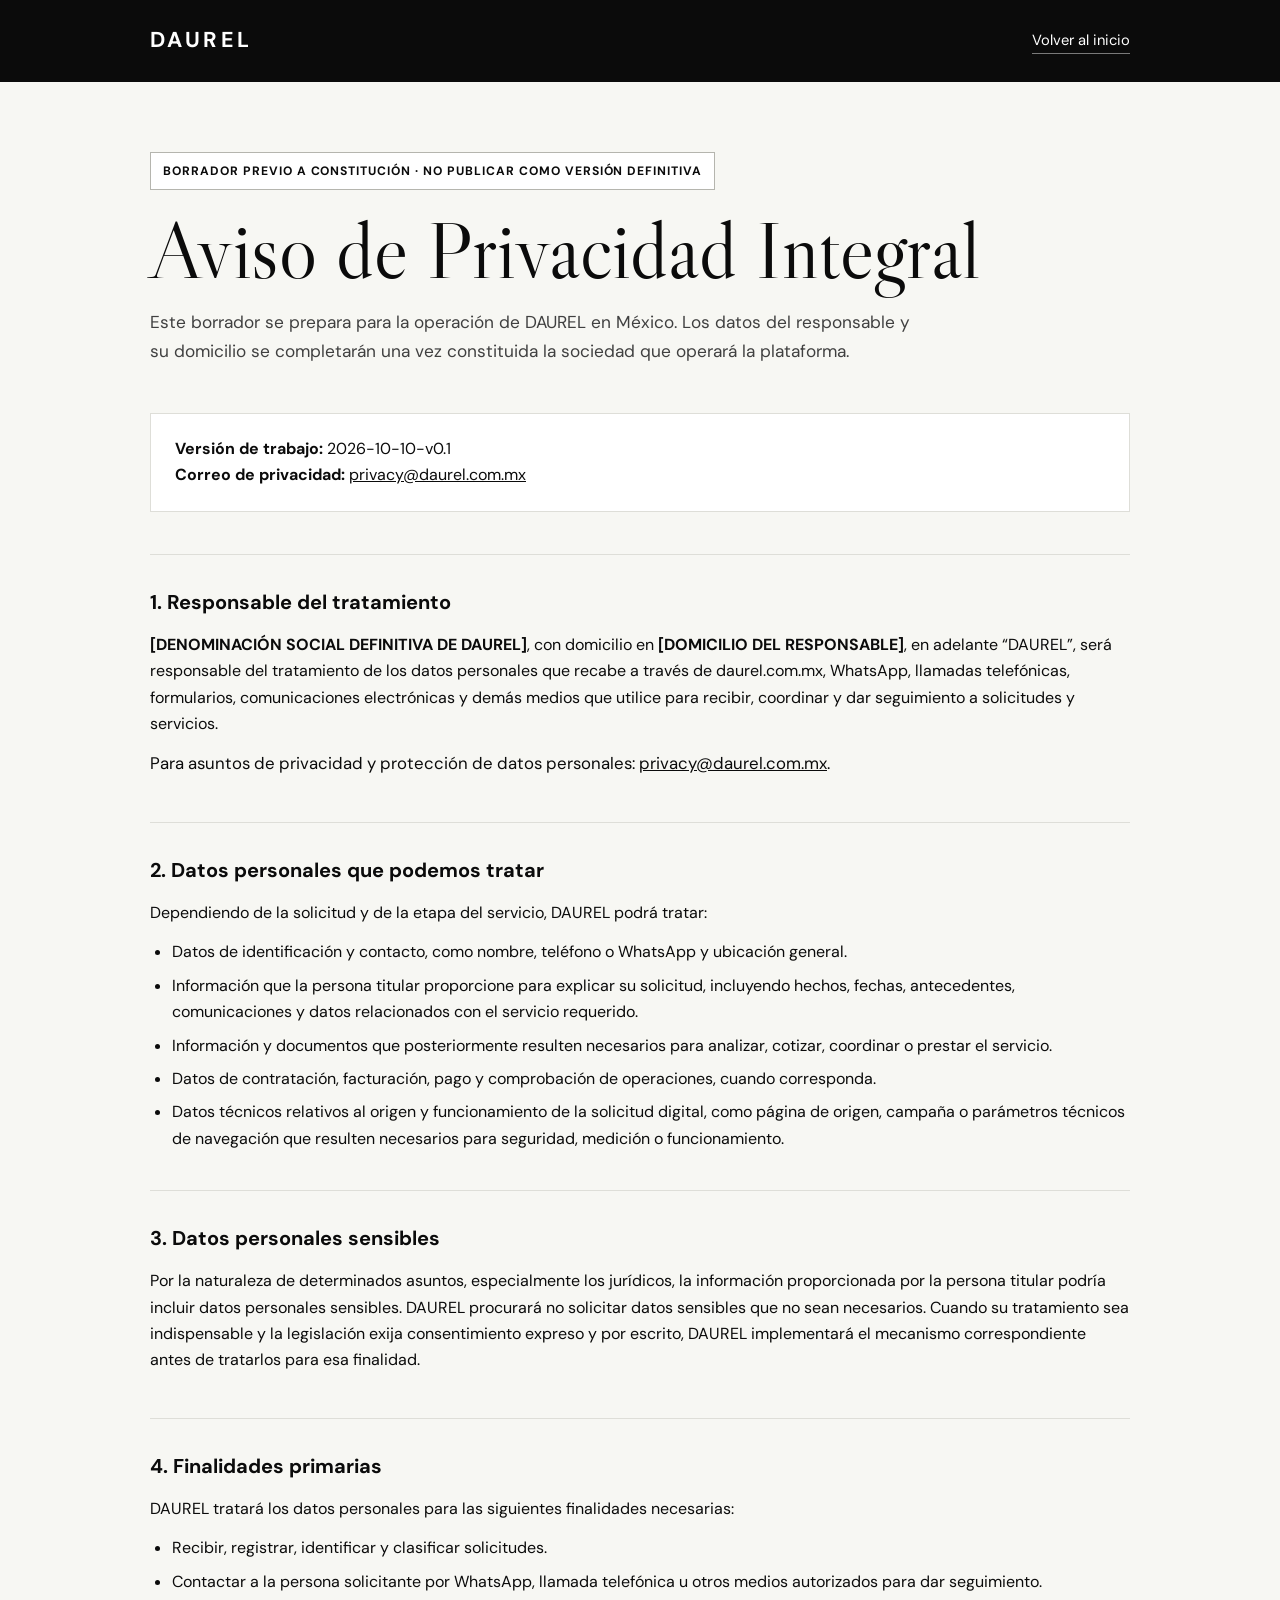
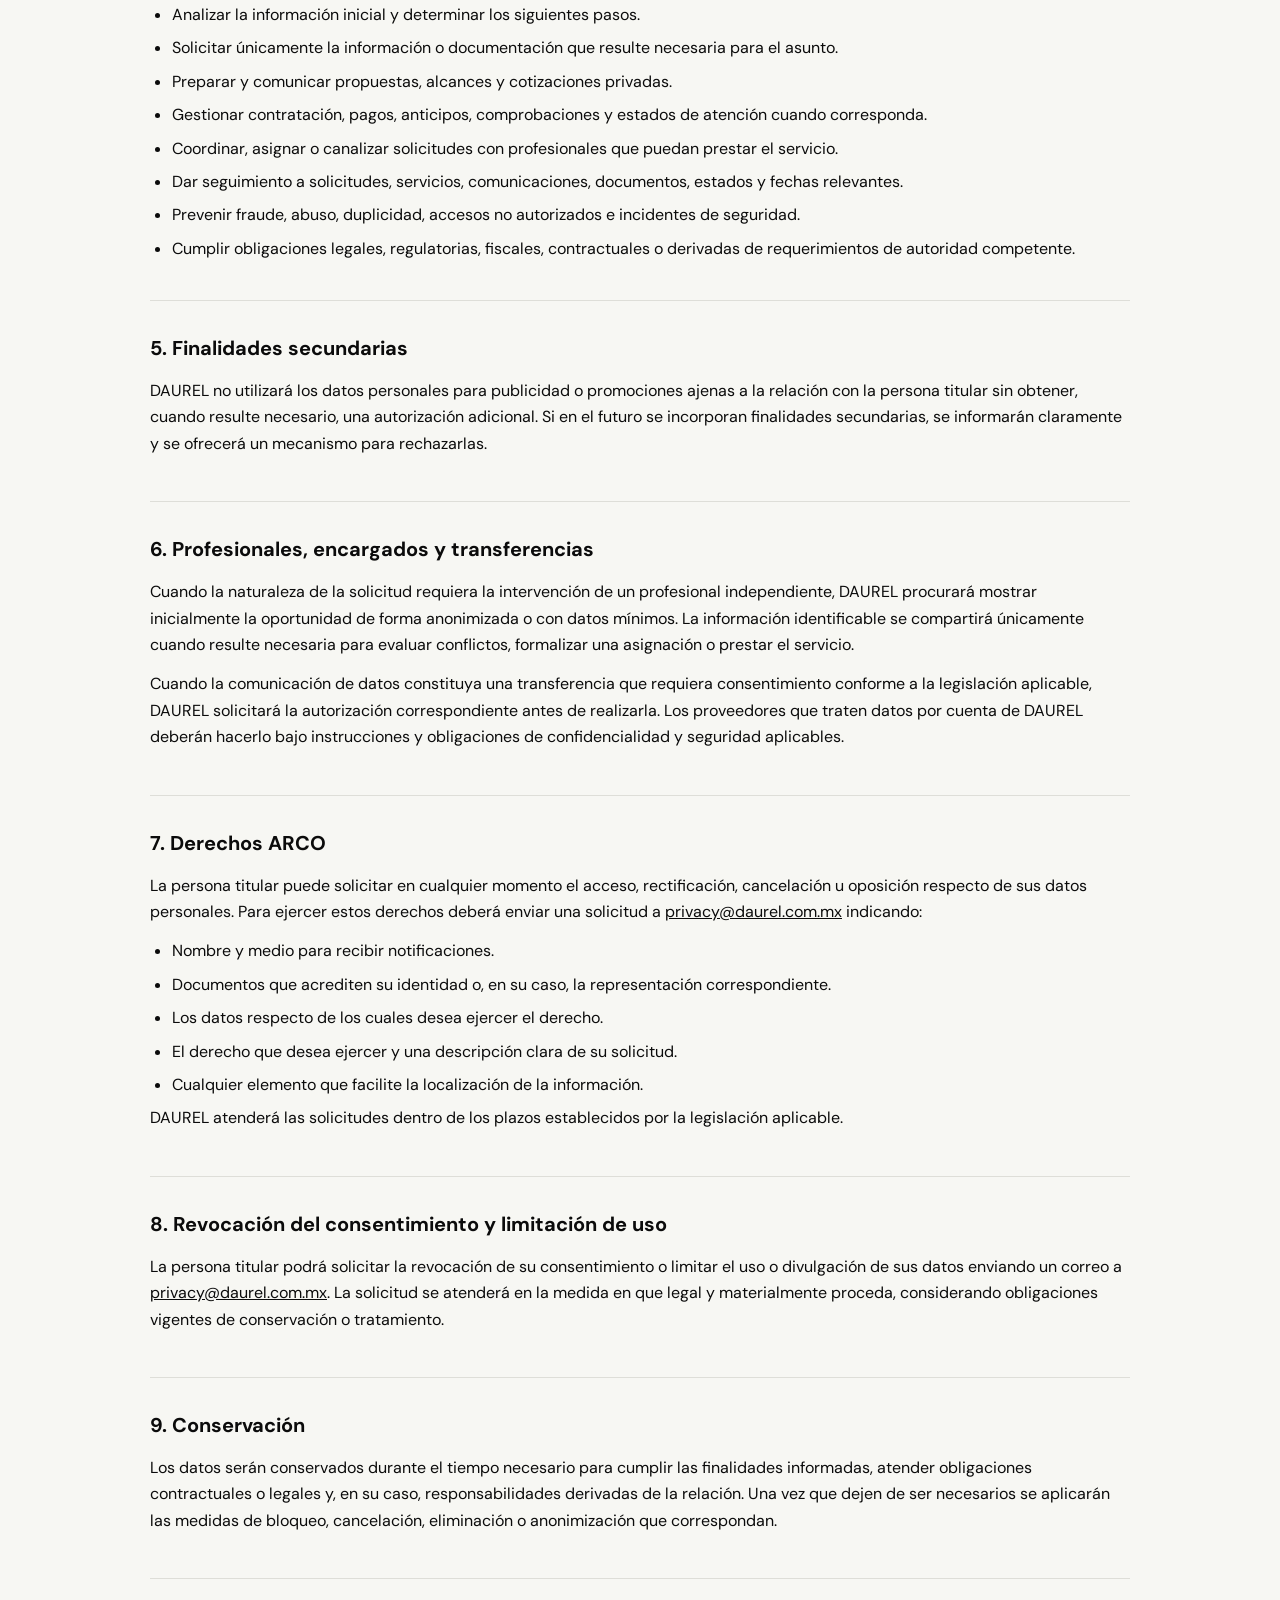
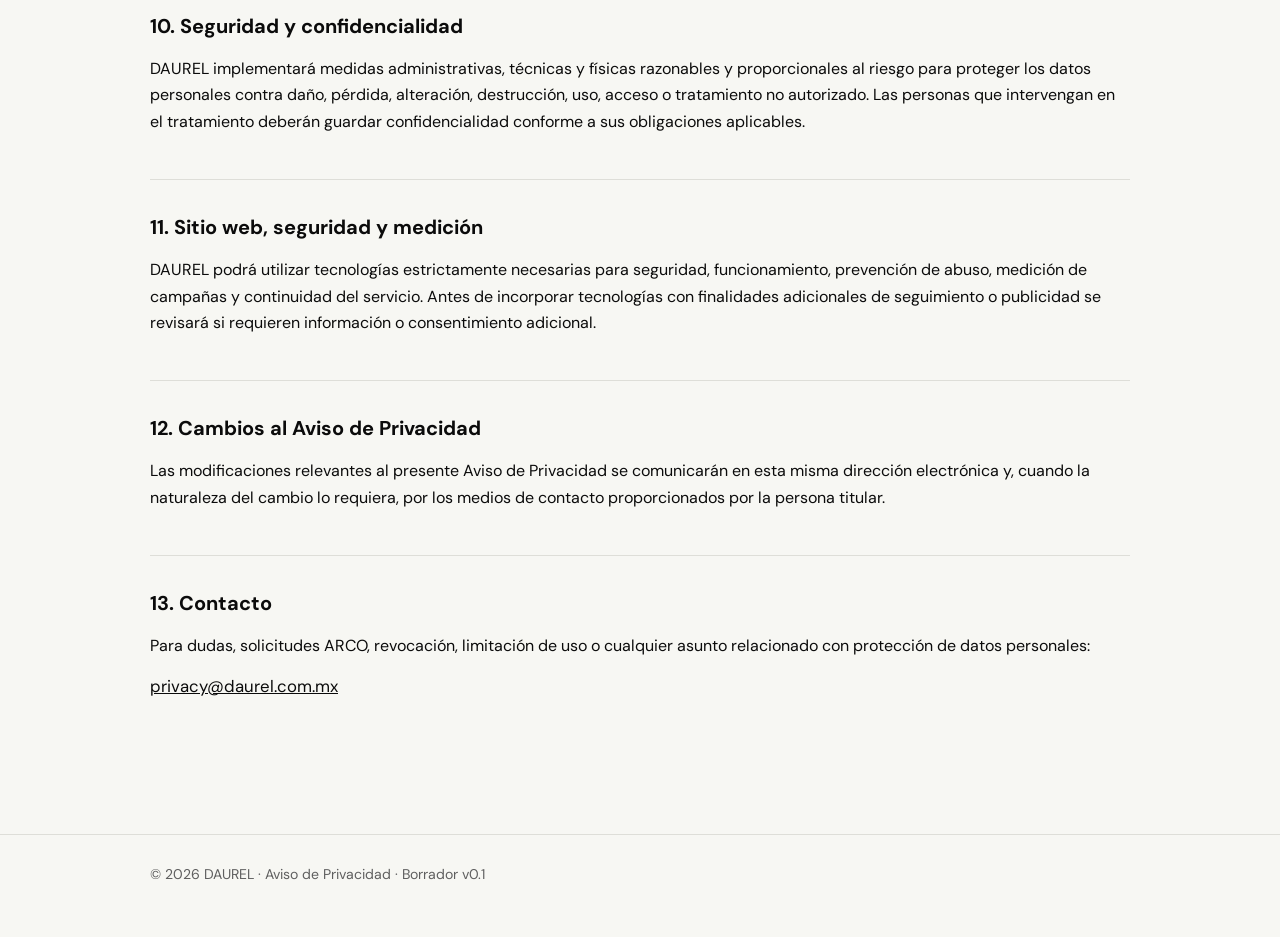
==== public/privacidad/index.html @ 38aa253c "Add draft DAUREL privacy notice page" ====
<!doctype html>
<html lang="es-MX">
<head>
  <meta charset="utf-8">
  <meta name="viewport" content="width=device-width, initial-scale=1">
  <title>Aviso de Privacidad | DAUREL</title>
  <meta name="description" content="Aviso de Privacidad Integral de DAUREL.">
  <meta name="robots" content="noindex,nofollow">
  <link rel="preconnect" href="https://fonts.googleapis.com">
  <link rel="preconnect" href="https://fonts.gstatic.com" crossorigin>
  <link href="https://fonts.googleapis.com/css2?family=DM+Sans:wght@400;500;600;700&family=Libre+Caslon+Display&display=swap" rel="stylesheet">
  <style>
    :root{--ink:#0b0b0b;--muted:#5f5f5f;--line:#deded8;--paper:#f7f7f3;--white:#fff}
    *{box-sizing:border-box}
    body{margin:0;background:var(--paper);color:var(--ink);font-family:"DM Sans",sans-serif;line-height:1.65}
    .shell{width:min(980px,calc(100% - 40px));margin:auto}
    header{background:#0b0b0b;color:#fff}
    .nav{min-height:82px;display:flex;align-items:center;justify-content:space-between;gap:24px}
    .brand{color:#fff;text-decoration:none;font-size:1.35rem;font-weight:700;letter-spacing:.16em}
    .back{color:#fff;text-decoration:none;font-size:.92rem;border-bottom:1px solid rgba(255,255,255,.45)}
    main{padding:70px 0 90px}
    .status{display:inline-block;margin-bottom:22px;padding:8px 12px;border:1px solid #b5b5ae;background:#fff;font-size:.76rem;font-weight:700;letter-spacing:.08em}
    h1{font-family:"Libre Caslon Display",serif;font-size:clamp(2.6rem,7vw,5rem);line-height:.95;margin:0 0 20px;font-weight:400}
    .lead{max-width:760px;font-size:1.08rem;color:#404040;margin-bottom:48px}
    .notice{background:#fff;border:1px solid var(--line);padding:22px 24px;margin:0 0 42px}
    section{padding:31px 0;border-top:1px solid var(--line)}
    h2{font-size:1.25rem;margin:0 0 13px}
    p{margin:0 0 13px}
    ul{margin:10px 0 0;padding-left:22px}
    li{margin:7px 0}
    a{color:inherit}
    .pending{font-weight:700}
    .contact{font-size:1.05rem}
    footer{border-top:1px solid var(--line);padding:28px 0 50px;color:var(--muted);font-size:.88rem}
    @media(max-width:620px){main{padding-top:48px}.nav{min-height:70px}section{padding:25px 0}}
  </style>
</head>
<body>
<header>
  <div class="shell nav">
    <a class="brand" href="/">DAUREL</a>
    <a class="back" href="/">Volver al inicio</a>
  </div>
</header>
<main class="shell">
  <span class="status">BORRADOR PREVIO A CONSTITUCIÓN · NO PUBLICAR COMO VERSIÓN DEFINITIVA</span>
  <h1>Aviso de Privacidad Integral</h1>
  <p class="lead">Este borrador se prepara para la operación de DAUREL en México. Los datos del responsable y su domicilio se completarán una vez constituida la sociedad que operará la plataforma.</p>

  <div class="notice">
    <strong>Versión de trabajo:</strong> 2026-10-10-v0.1<br>
    <strong>Correo de privacidad:</strong> <a href="mailto:privacy@daurel.com.mx">privacy@daurel.com.mx</a>
  </div>

  <section>
    <h2>1. Responsable del tratamiento</h2>
    <p><span class="pending">[DENOMINACIÓN SOCIAL DEFINITIVA DE DAUREL]</span>, con domicilio en <span class="pending">[DOMICILIO DEL RESPONSABLE]</span>, en adelante “DAUREL”, será responsable del tratamiento de los datos personales que recabe a través de daurel.com.mx, WhatsApp, llamadas telefónicas, formularios, comunicaciones electrónicas y demás medios que utilice para recibir, coordinar y dar seguimiento a solicitudes y servicios.</p>
    <p class="contact">Para asuntos de privacidad y protección de datos personales: <a href="mailto:privacy@daurel.com.mx">privacy@daurel.com.mx</a>.</p>
  </section>

  <section>
    <h2>2. Datos personales que podemos tratar</h2>
    <p>Dependiendo de la solicitud y de la etapa del servicio, DAUREL podrá tratar:</p>
    <ul>
      <li>Datos de identificación y contacto, como nombre, teléfono o WhatsApp y ubicación general.</li>
      <li>Información que la persona titular proporcione para explicar su solicitud, incluyendo hechos, fechas, antecedentes, comunicaciones y datos relacionados con el servicio requerido.</li>
      <li>Información y documentos que posteriormente resulten necesarios para analizar, cotizar, coordinar o prestar el servicio.</li>
      <li>Datos de contratación, facturación, pago y comprobación de operaciones, cuando corresponda.</li>
      <li>Datos técnicos relativos al origen y funcionamiento de la solicitud digital, como página de origen, campaña o parámetros técnicos de navegación que resulten necesarios para seguridad, medición o funcionamiento.</li>
    </ul>
  </section>

  <section>
    <h2>3. Datos personales sensibles</h2>
    <p>Por la naturaleza de determinados asuntos, especialmente los jurídicos, la información proporcionada por la persona titular podría incluir datos personales sensibles. DAUREL procurará no solicitar datos sensibles que no sean necesarios. Cuando su tratamiento sea indispensable y la legislación exija consentimiento expreso y por escrito, DAUREL implementará el mecanismo correspondiente antes de tratarlos para esa finalidad.</p>
  </section>

  <section>
    <h2>4. Finalidades primarias</h2>
    <p>DAUREL tratará los datos personales para las siguientes finalidades necesarias:</p>
    <ul>
      <li>Recibir, registrar, identificar y clasificar solicitudes.</li>
      <li>Contactar a la persona solicitante por WhatsApp, llamada telefónica u otros medios autorizados para dar seguimiento.</li>
      <li>Analizar la información inicial y determinar los siguientes pasos.</li>
      <li>Solicitar únicamente la información o documentación que resulte necesaria para el asunto.</li>
      <li>Preparar y comunicar propuestas, alcances y cotizaciones privadas.</li>
      <li>Gestionar contratación, pagos, anticipos, comprobaciones y estados de atención cuando corresponda.</li>
      <li>Coordinar, asignar o canalizar solicitudes con profesionales que puedan prestar el servicio.</li>
      <li>Dar seguimiento a solicitudes, servicios, comunicaciones, documentos, estados y fechas relevantes.</li>
      <li>Prevenir fraude, abuso, duplicidad, accesos no autorizados e incidentes de seguridad.</li>
      <li>Cumplir obligaciones legales, regulatorias, fiscales, contractuales o derivadas de requerimientos de autoridad competente.</li>
    </ul>
  </section>

  <section>
    <h2>5. Finalidades secundarias</h2>
    <p>DAUREL no utilizará los datos personales para publicidad o promociones ajenas a la relación con la persona titular sin obtener, cuando resulte necesario, una autorización adicional. Si en el futuro se incorporan finalidades secundarias, se informarán claramente y se ofrecerá un mecanismo para rechazarlas.</p>
  </section>

  <section>
    <h2>6. Profesionales, encargados y transferencias</h2>
    <p>Cuando la naturaleza de la solicitud requiera la intervención de un profesional independiente, DAUREL procurará mostrar inicialmente la oportunidad de forma anonimizada o con datos mínimos. La información identificable se compartirá únicamente cuando resulte necesaria para evaluar conflictos, formalizar una asignación o prestar el servicio.</p>
    <p>Cuando la comunicación de datos constituya una transferencia que requiera consentimiento conforme a la legislación aplicable, DAUREL solicitará la autorización correspondiente antes de realizarla. Los proveedores que traten datos por cuenta de DAUREL deberán hacerlo bajo instrucciones y obligaciones de confidencialidad y seguridad aplicables.</p>
  </section>

  <section>
    <h2>7. Derechos ARCO</h2>
    <p>La persona titular puede solicitar en cualquier momento el acceso, rectificación, cancelación u oposición respecto de sus datos personales. Para ejercer estos derechos deberá enviar una solicitud a <a href="mailto:privacy@daurel.com.mx">privacy@daurel.com.mx</a> indicando:</p>
    <ul>
      <li>Nombre y medio para recibir notificaciones.</li>
      <li>Documentos que acrediten su identidad o, en su caso, la representación correspondiente.</li>
      <li>Los datos respecto de los cuales desea ejercer el derecho.</li>
      <li>El derecho que desea ejercer y una descripción clara de su solicitud.</li>
      <li>Cualquier elemento que facilite la localización de la información.</li>
    </ul>
    <p>DAUREL atenderá las solicitudes dentro de los plazos establecidos por la legislación aplicable.</p>
  </section>

  <section>
    <h2>8. Revocación del consentimiento y limitación de uso</h2>
    <p>La persona titular podrá solicitar la revocación de su consentimiento o limitar el uso o divulgación de sus datos enviando un correo a <a href="mailto:privacy@daurel.com.mx">privacy@daurel.com.mx</a>. La solicitud se atenderá en la medida en que legal y materialmente proceda, considerando obligaciones vigentes de conservación o tratamiento.</p>
  </section>

  <section>
    <h2>9. Conservación</h2>
    <p>Los datos serán conservados durante el tiempo necesario para cumplir las finalidades informadas, atender obligaciones contractuales o legales y, en su caso, responsabilidades derivadas de la relación. Una vez que dejen de ser necesarios se aplicarán las medidas de bloqueo, cancelación, eliminación o anonimización que correspondan.</p>
  </section>

  <section>
    <h2>10. Seguridad y confidencialidad</h2>
    <p>DAUREL implementará medidas administrativas, técnicas y físicas razonables y proporcionales al riesgo para proteger los datos personales contra daño, pérdida, alteración, destrucción, uso, acceso o tratamiento no autorizado. Las personas que intervengan en el tratamiento deberán guardar confidencialidad conforme a sus obligaciones aplicables.</p>
  </section>

  <section>
    <h2>11. Sitio web, seguridad y medición</h2>
    <p>DAUREL podrá utilizar tecnologías estrictamente necesarias para seguridad, funcionamiento, prevención de abuso, medición de campañas y continuidad del servicio. Antes de incorporar tecnologías con finalidades adicionales de seguimiento o publicidad se revisará si requieren información o consentimiento adicional.</p>
  </section>

  <section>
    <h2>12. Cambios al Aviso de Privacidad</h2>
    <p>Las modificaciones relevantes al presente Aviso de Privacidad se comunicarán en esta misma dirección electrónica y, cuando la naturaleza del cambio lo requiera, por los medios de contacto proporcionados por la persona titular.</p>
  </section>

  <section>
    <h2>13. Contacto</h2>
    <p>Para dudas, solicitudes ARCO, revocación, limitación de uso o cualquier asunto relacionado con protección de datos personales:</p>
    <p class="contact"><a href="mailto:privacy@daurel.com.mx">privacy@daurel.com.mx</a></p>
  </section>
</main>
<footer>
  <div class="shell">© 2026 DAUREL · Aviso de Privacidad · Borrador v0.1</div>
</footer>
</body>
</html>
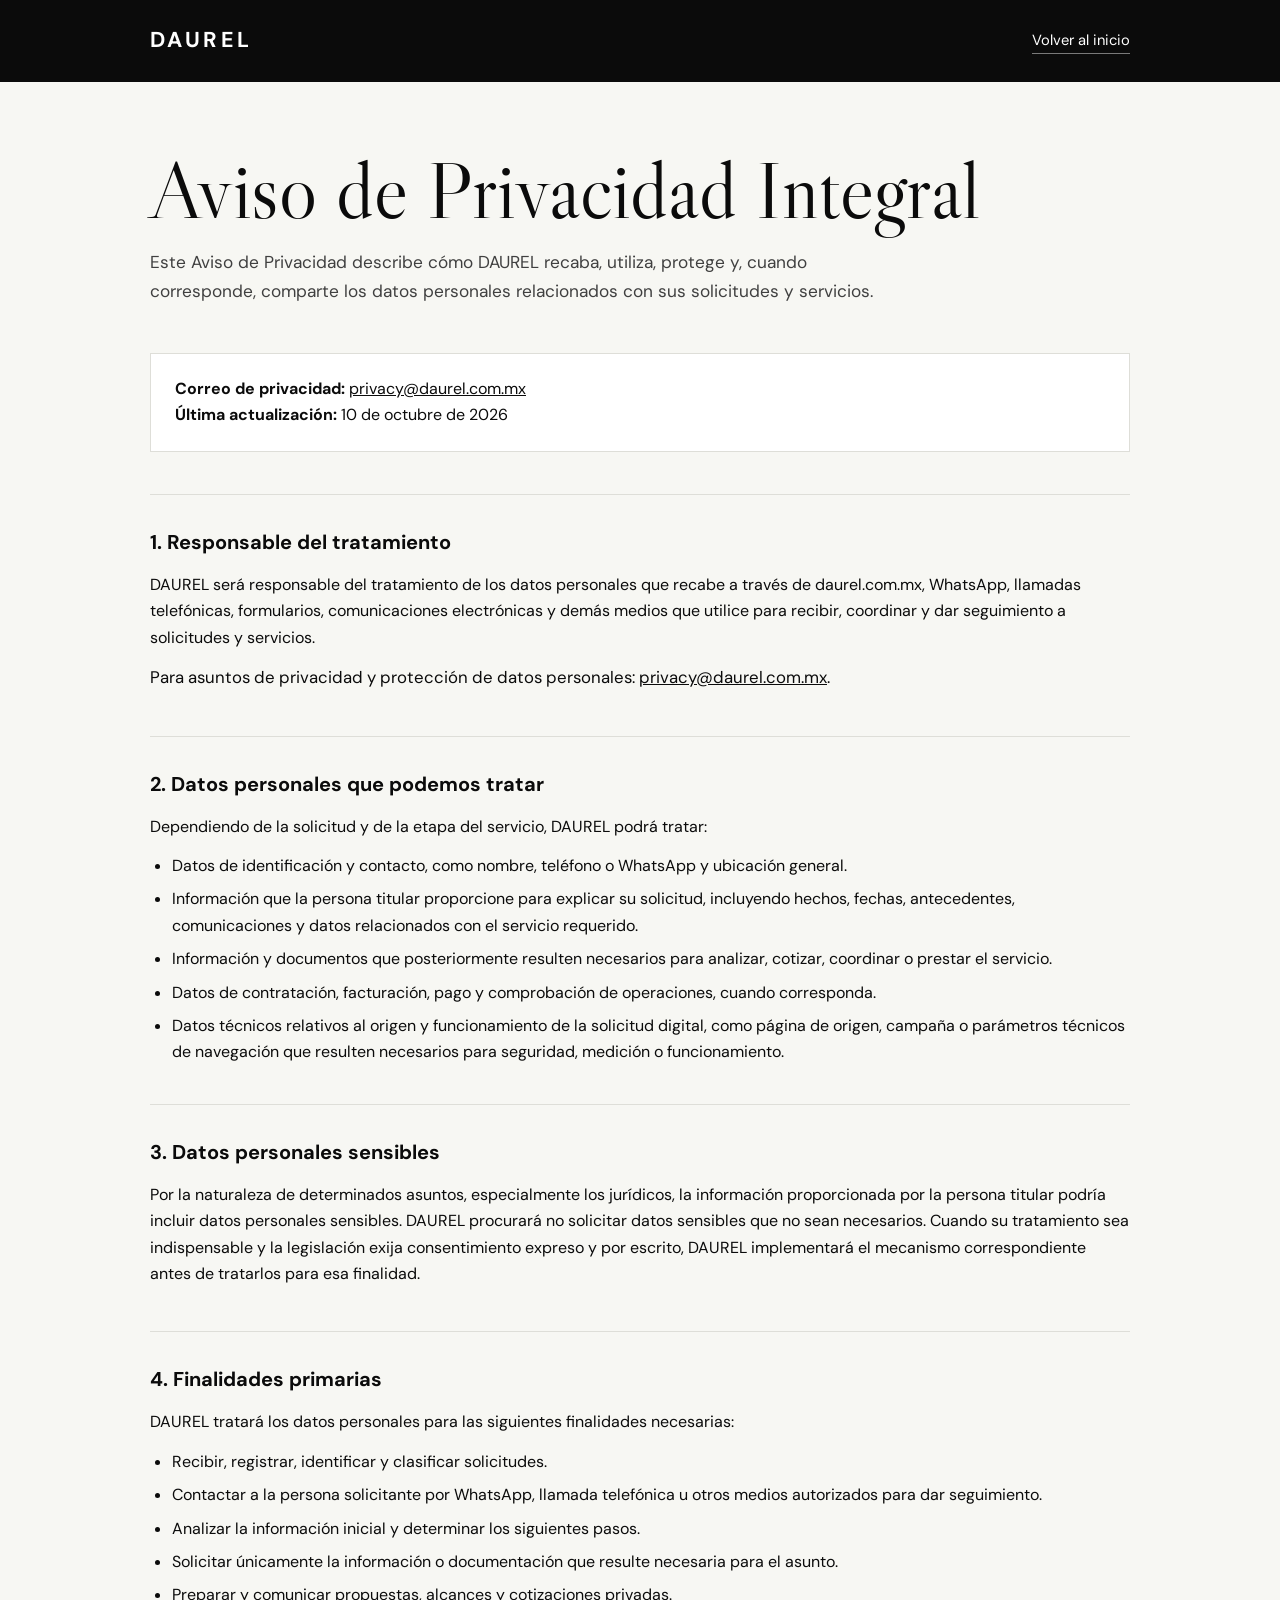
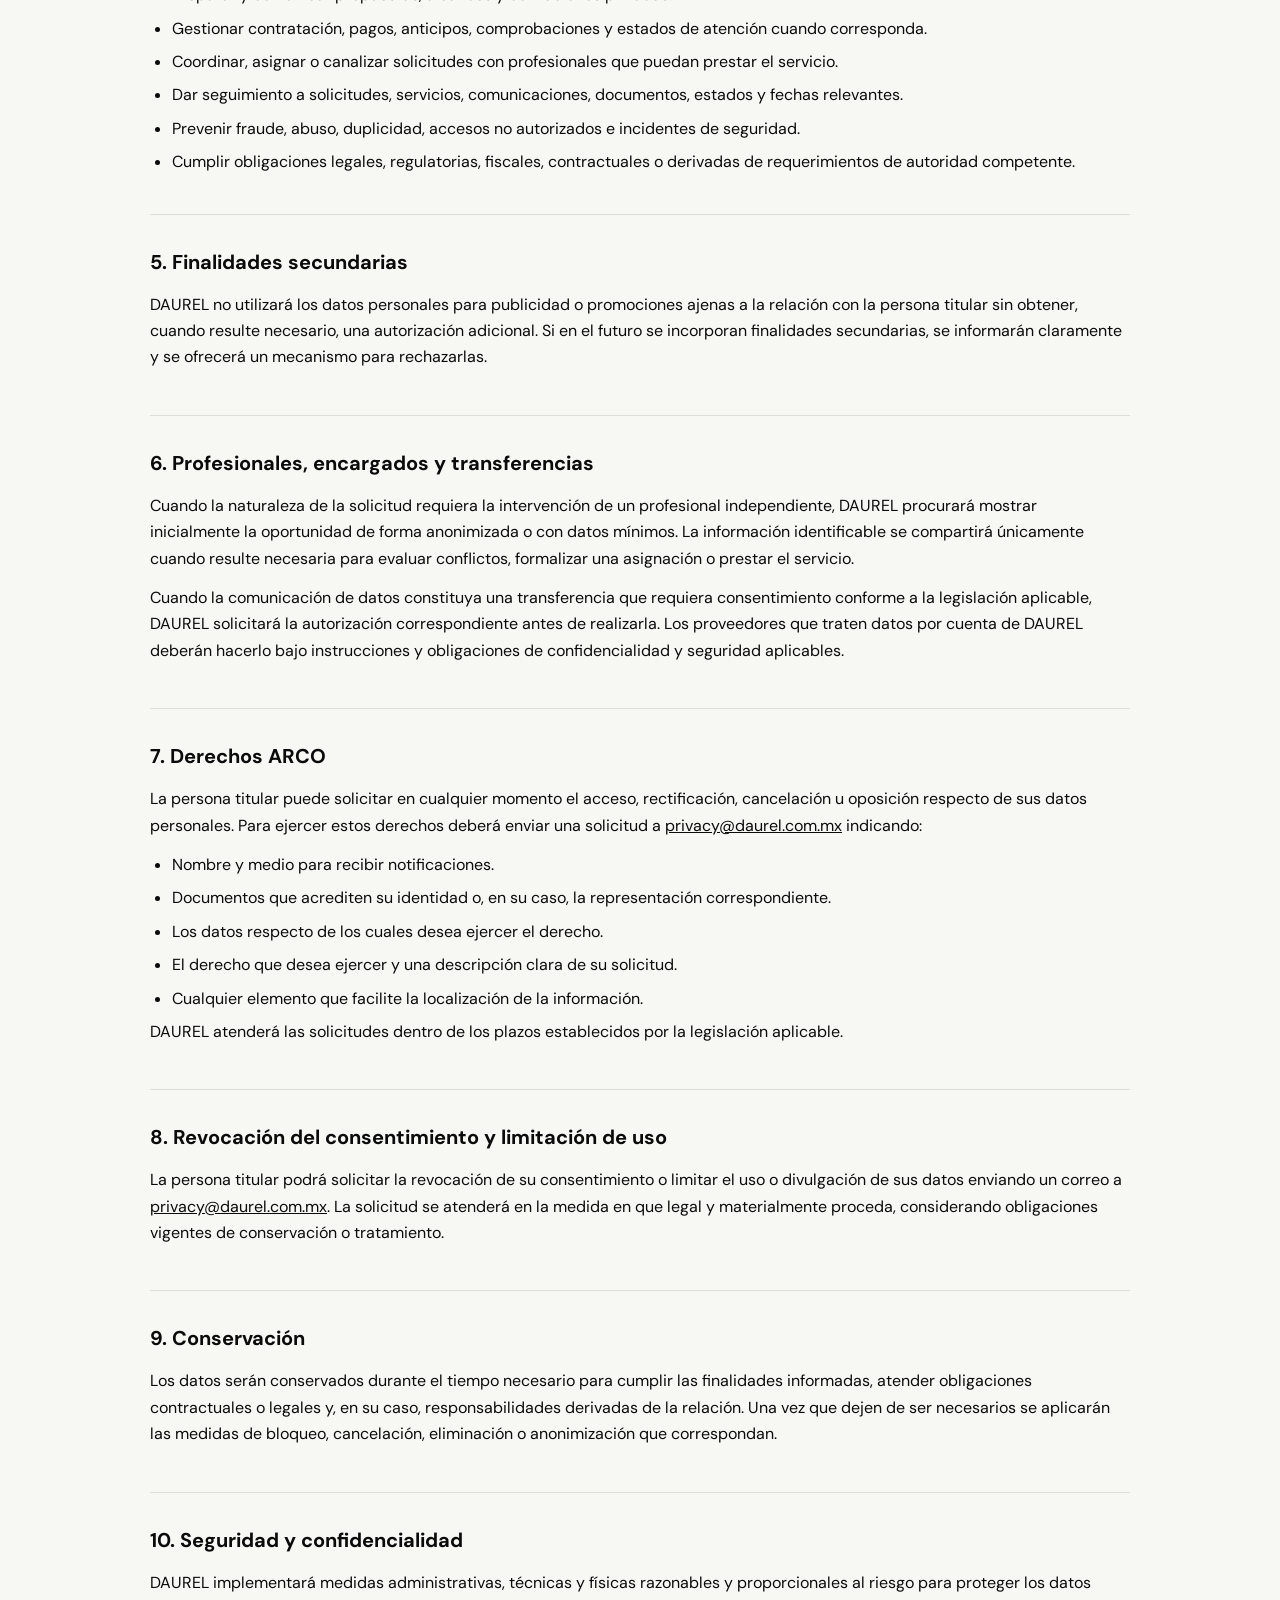
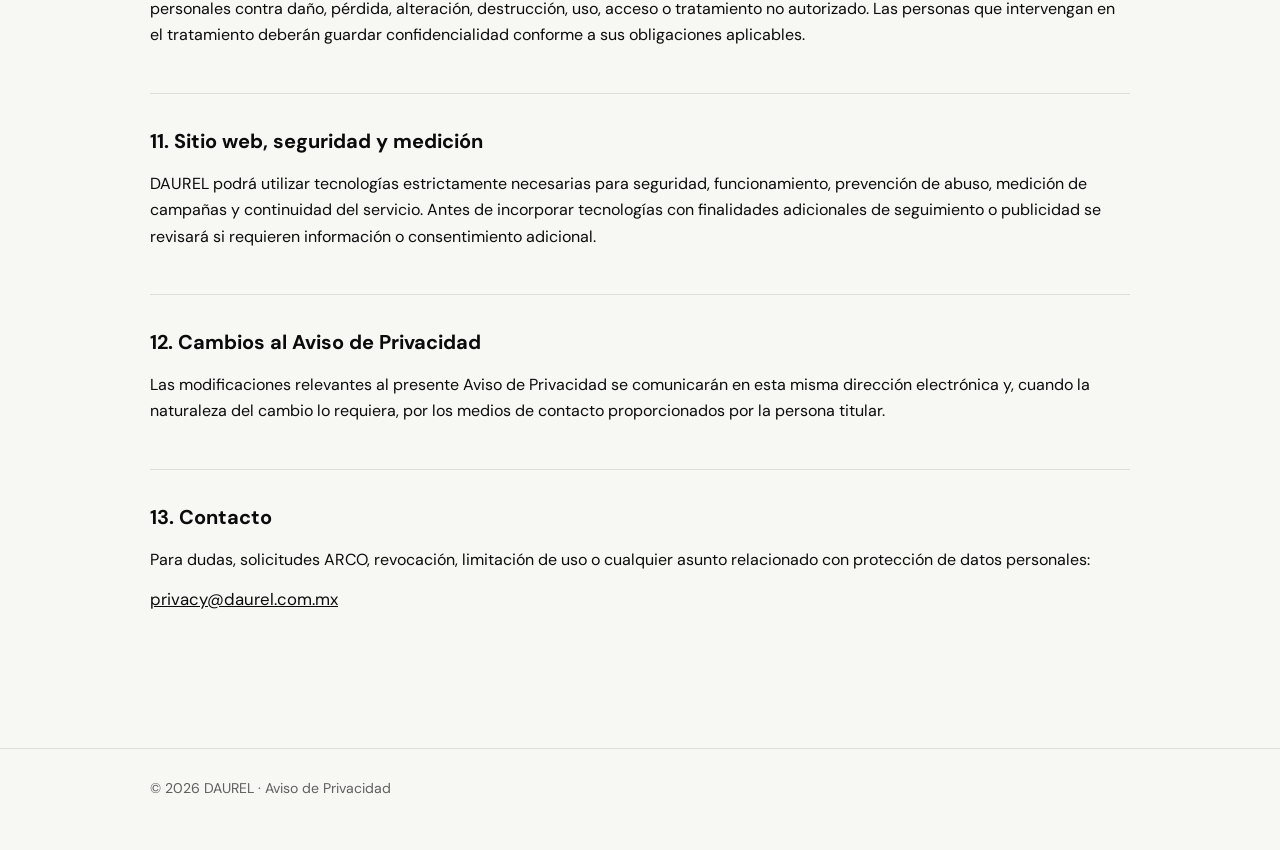
==== commit f0ba763d: "Present privacy notice as finished preview" ====
--- a/public/privacidad/index.html
+++ b/public/privacidad/index.html
@@ -43,18 +43,17 @@
   </div>
 </header>
 <main class="shell">
-  <span class="status">BORRADOR PREVIO A CONSTITUCIÓN · NO PUBLICAR COMO VERSIÓN DEFINITIVA</span>
   <h1>Aviso de Privacidad Integral</h1>
-  <p class="lead">Este borrador se prepara para la operación de DAUREL en México. Los datos del responsable y su domicilio se completarán una vez constituida la sociedad que operará la plataforma.</p>
+  <p class="lead">Este Aviso de Privacidad describe cómo DAUREL recaba, utiliza, protege y, cuando corresponde, comparte los datos personales relacionados con sus solicitudes y servicios.</p>
 
   <div class="notice">
-    <strong>Versión de trabajo:</strong> 2026-10-10-v0.1<br>
-    <strong>Correo de privacidad:</strong> <a href="mailto:privacy@daurel.com.mx">privacy@daurel.com.mx</a>
+    <strong>Correo de privacidad:</strong> <a href="mailto:privacy@daurel.com.mx">privacy@daurel.com.mx</a><br>
+    <strong>Última actualización:</strong> 10 de octubre de 2026
   </div>
 
   <section>
     <h2>1. Responsable del tratamiento</h2>
-    <p><span class="pending">[DENOMINACIÓN SOCIAL DEFINITIVA DE DAUREL]</span>, con domicilio en <span class="pending">[DOMICILIO DEL RESPONSABLE]</span>, en adelante “DAUREL”, será responsable del tratamiento de los datos personales que recabe a través de daurel.com.mx, WhatsApp, llamadas telefónicas, formularios, comunicaciones electrónicas y demás medios que utilice para recibir, coordinar y dar seguimiento a solicitudes y servicios.</p>
+    <p>DAUREL será responsable del tratamiento de los datos personales que recabe a través de daurel.com.mx, WhatsApp, llamadas telefónicas, formularios, comunicaciones electrónicas y demás medios que utilice para recibir, coordinar y dar seguimiento a solicitudes y servicios.</p>
     <p class="contact">Para asuntos de privacidad y protección de datos personales: <a href="mailto:privacy@daurel.com.mx">privacy@daurel.com.mx</a>.</p>
   </section>
 
@@ -148,7 +147,7 @@
   </section>
 </main>
 <footer>
-  <div class="shell">© 2026 DAUREL · Aviso de Privacidad · Borrador v0.1</div>
+  <div class="shell">© 2026 DAUREL · Aviso de Privacidad</div>
 </footer>
 </body>
 </html>
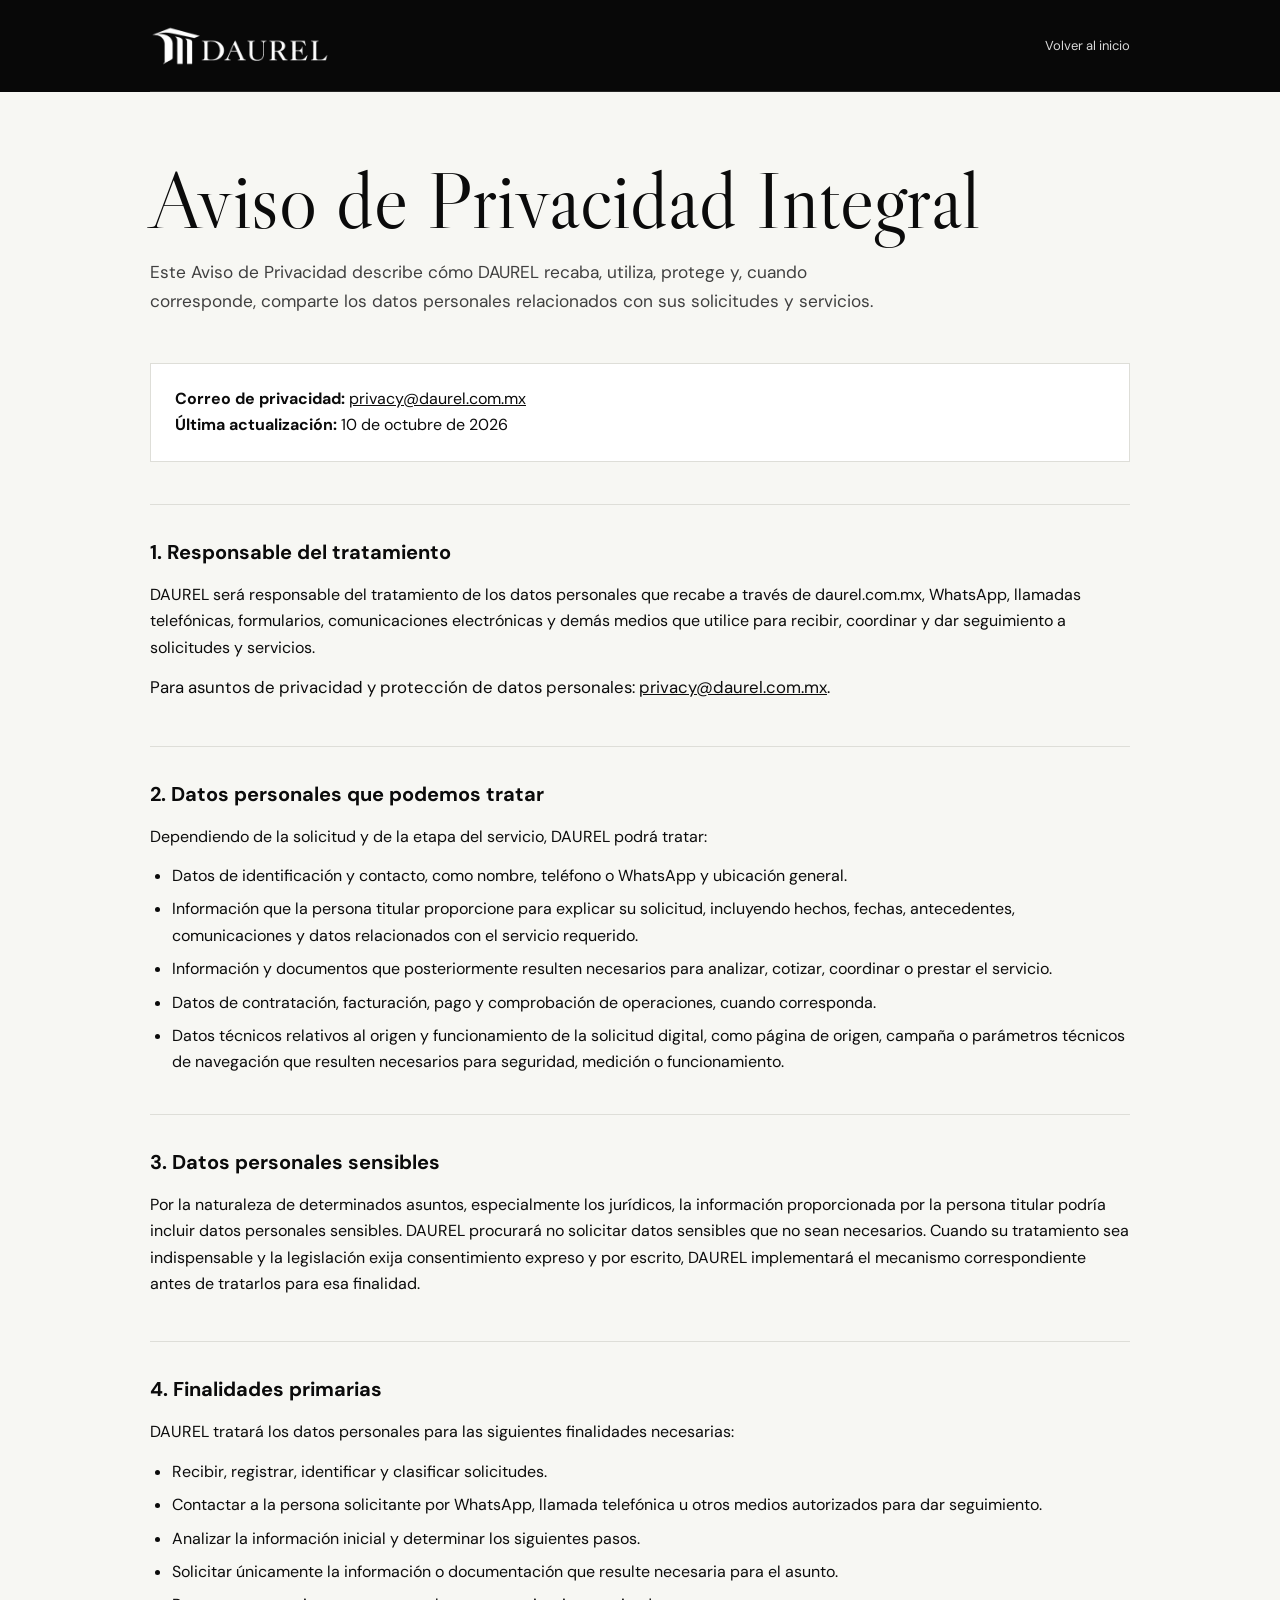
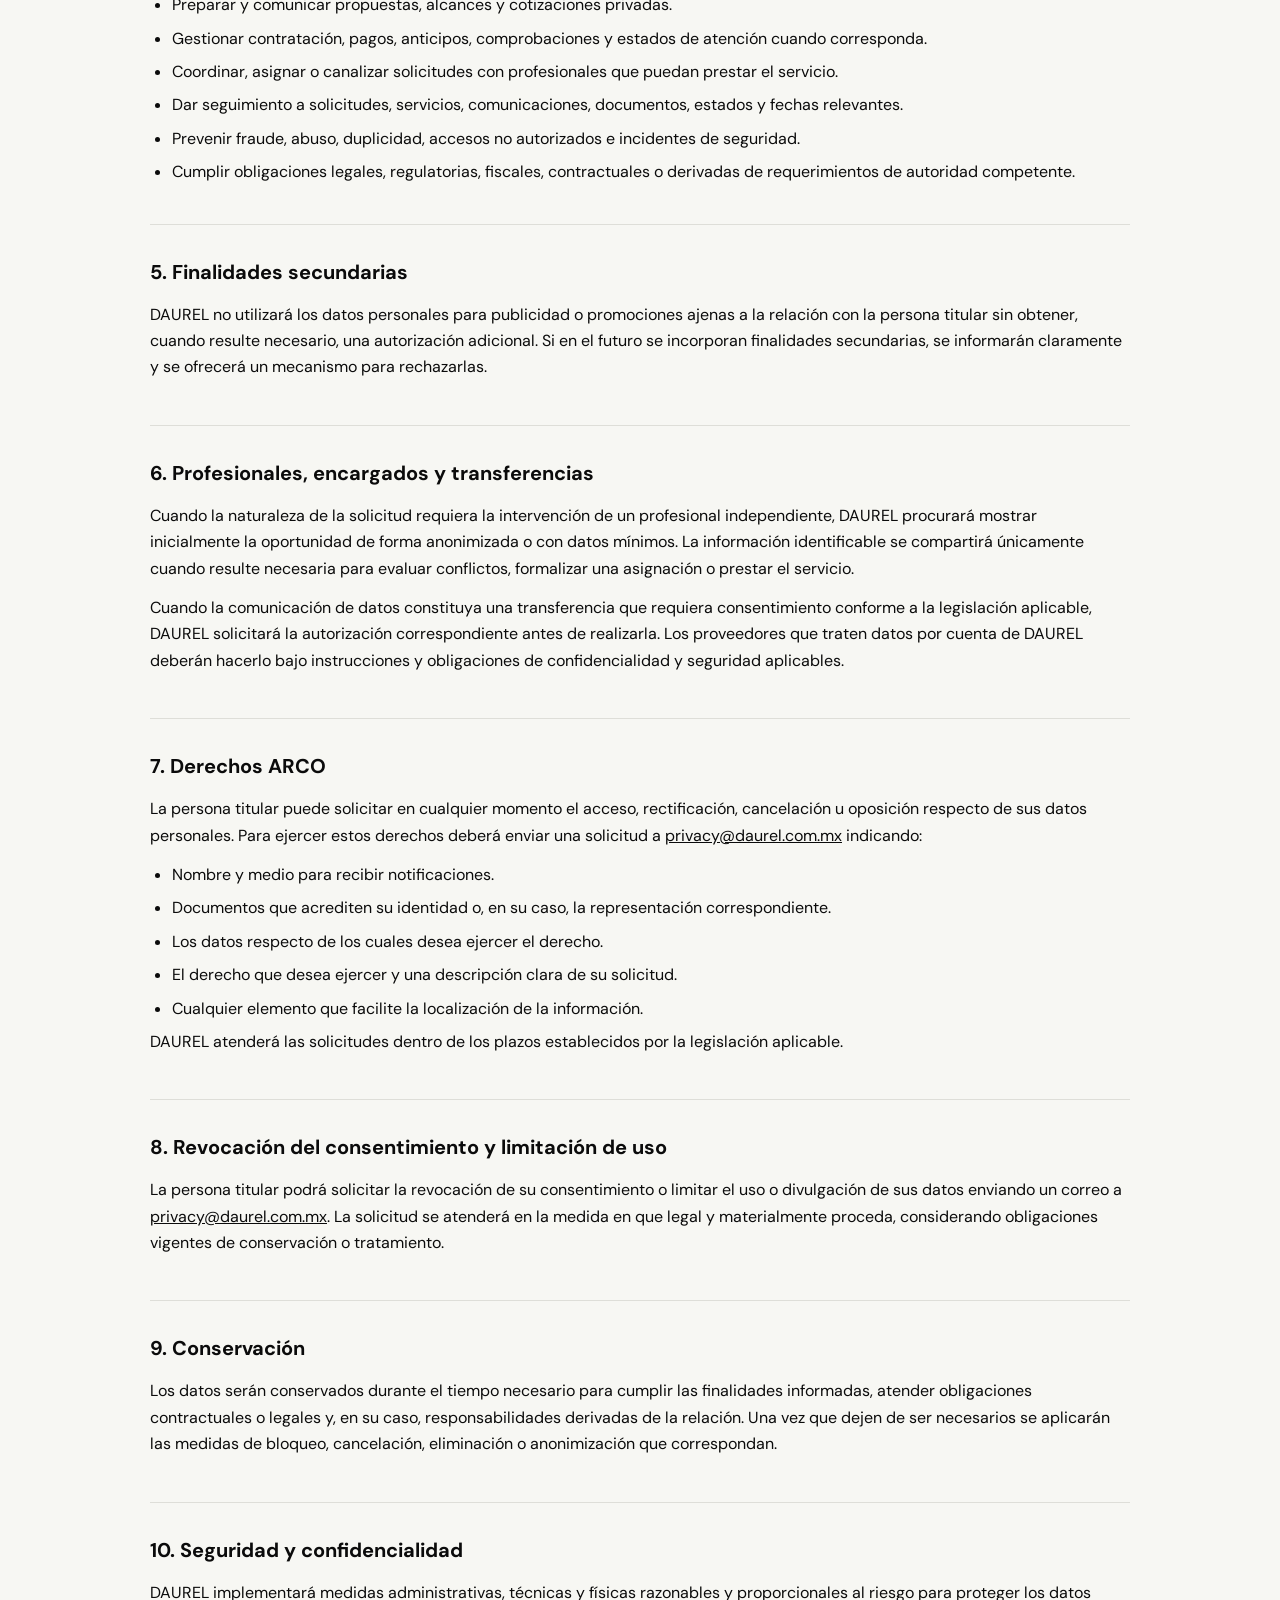
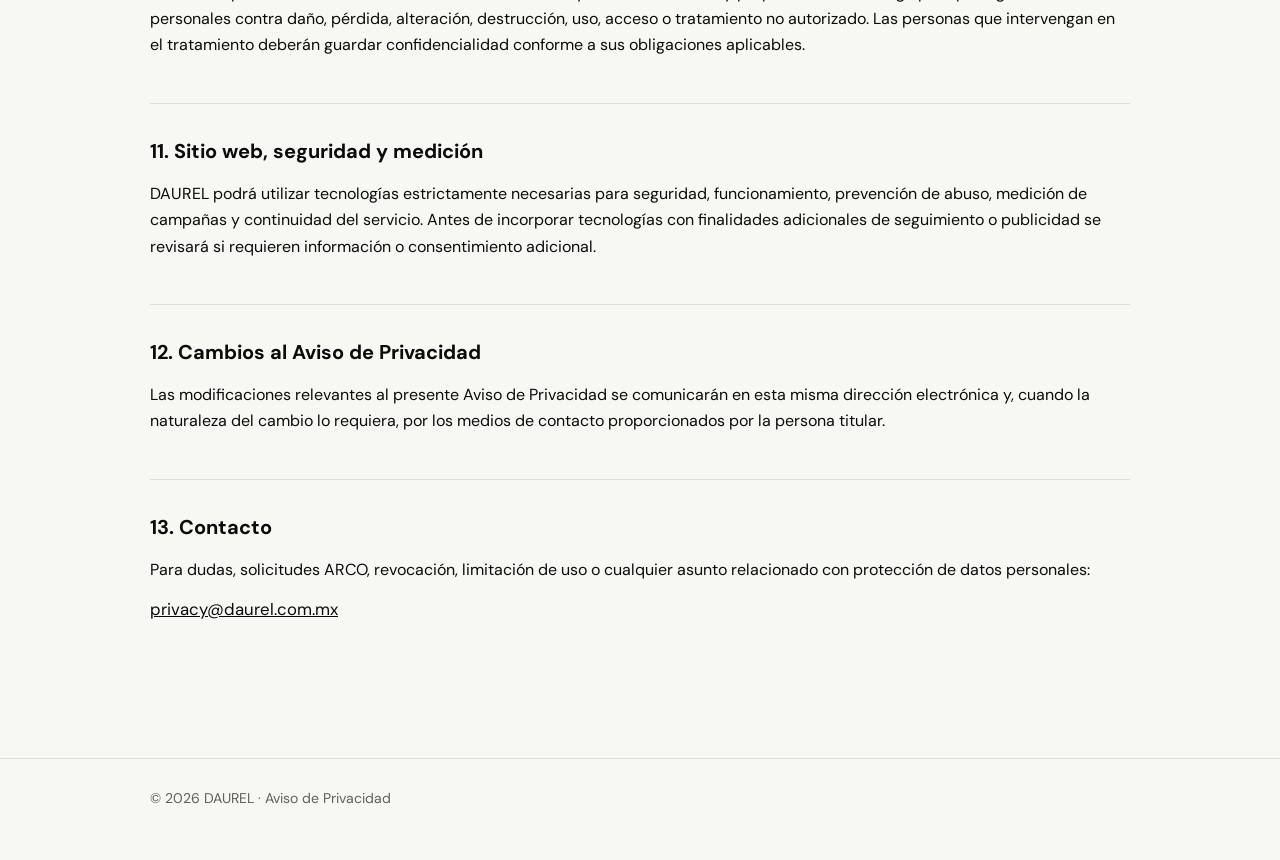
==== commit af2582df: "Match privacy page branding with DAUREL site" ====
--- a/public/privacidad/index.html
+++ b/public/privacidad/index.html
@@ -14,10 +14,12 @@
     *{box-sizing:border-box}
     body{margin:0;background:var(--paper);color:var(--ink);font-family:"DM Sans",sans-serif;line-height:1.65}
     .shell{width:min(980px,calc(100% - 40px));margin:auto}
-    header{background:#0b0b0b;color:#fff}
-    .nav{min-height:82px;display:flex;align-items:center;justify-content:space-between;gap:24px}
-    .brand{color:#fff;text-decoration:none;font-size:1.35rem;font-weight:700;letter-spacing:.16em}
-    .back{color:#fff;text-decoration:none;font-size:.92rem;border-bottom:1px solid rgba(255,255,255,.45)}
+    header{background:#080808;color:#fff}
+    .nav{height:92px;display:flex;align-items:center;gap:34px;border-bottom:1px solid rgba(255,255,255,.12)}
+    .brand{width:190px;margin-right:auto;display:block;text-decoration:none}
+    .brand img{height:42px;width:auto;display:block}
+    .back{color:#fff;text-decoration:none;font-size:13px;opacity:.85;transition:.2s}
+    .back:hover{opacity:1}
     main{padding:70px 0 90px}
     .status{display:inline-block;margin-bottom:22px;padding:8px 12px;border:1px solid #b5b5ae;background:#fff;font-size:.76rem;font-weight:700;letter-spacing:.08em}
     h1{font-family:"Libre Caslon Display",serif;font-size:clamp(2.6rem,7vw,5rem);line-height:.95;margin:0 0 20px;font-weight:400}
@@ -32,13 +34,15 @@
     .pending{font-weight:700}
     .contact{font-size:1.05rem}
     footer{border-top:1px solid var(--line);padding:28px 0 50px;color:var(--muted);font-size:.88rem}
-    @media(max-width:620px){main{padding-top:48px}.nav{min-height:70px}section{padding:25px 0}}
+    @media(max-width:620px){main{padding-top:48px}.nav{height:78px}.brand{width:160px}.brand img{height:38px}section{padding:25px 0}}
   </style>
 </head>
 <body>
 <header>
   <div class="shell nav">
-    <a class="brand" href="/">DAUREL</a>
+    <a class="brand" href="/" aria-label="DAUREL, inicio">
+        <img src="[data-uri]" alt="DAUREL">
+      </a>
     <a class="back" href="/">Volver al inicio</a>
   </div>
 </header>
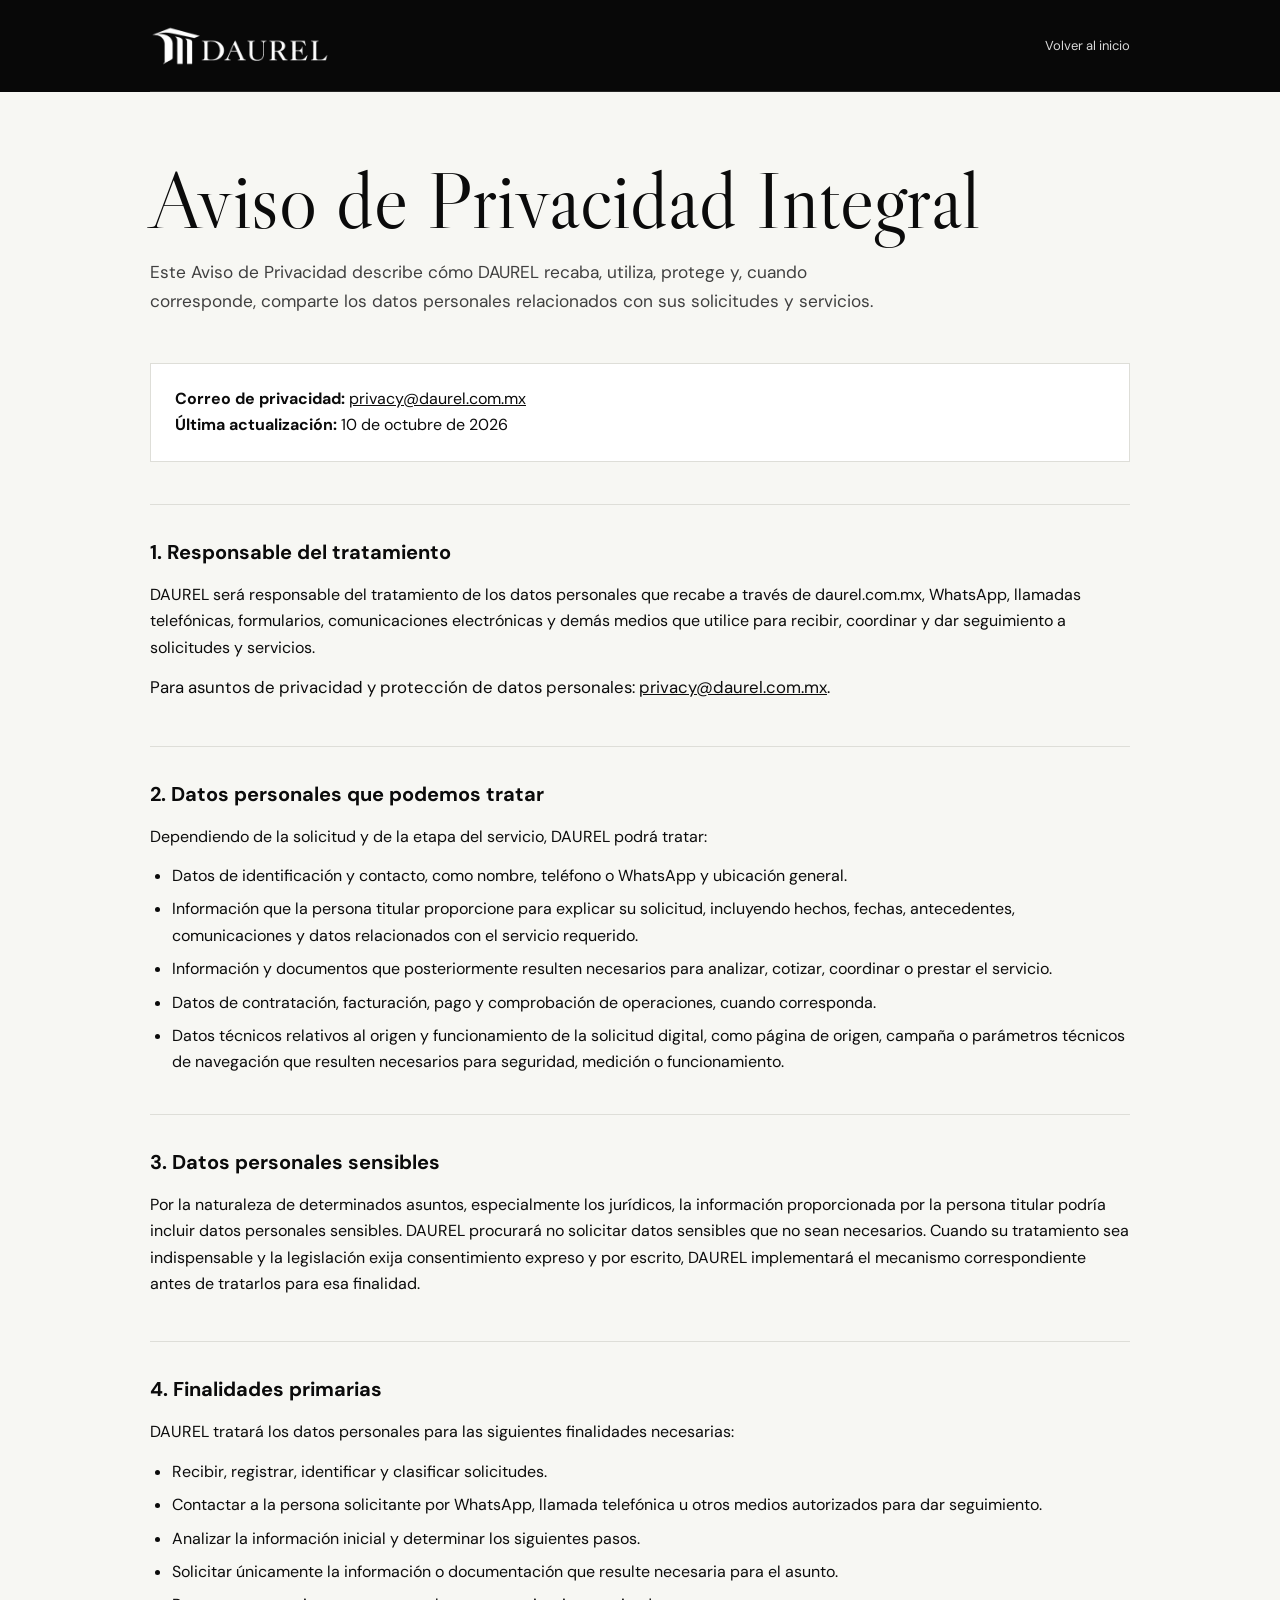
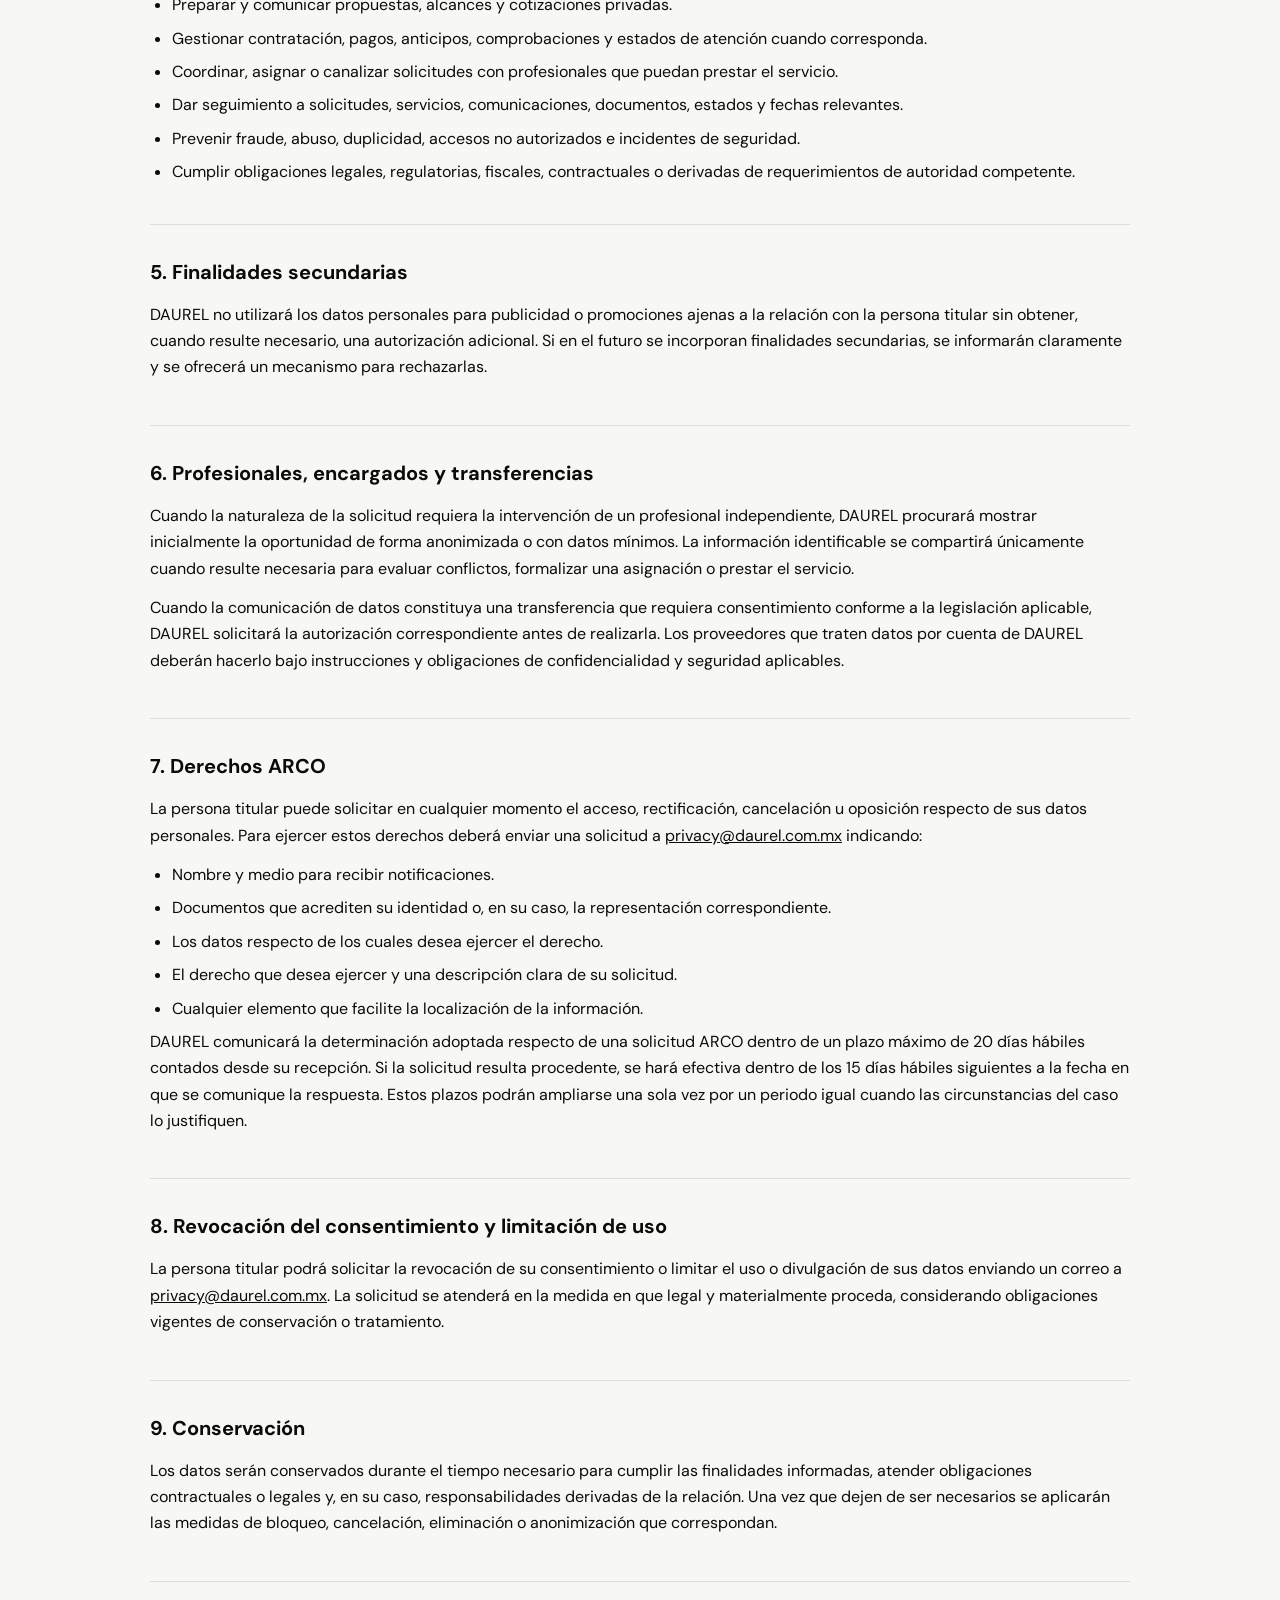
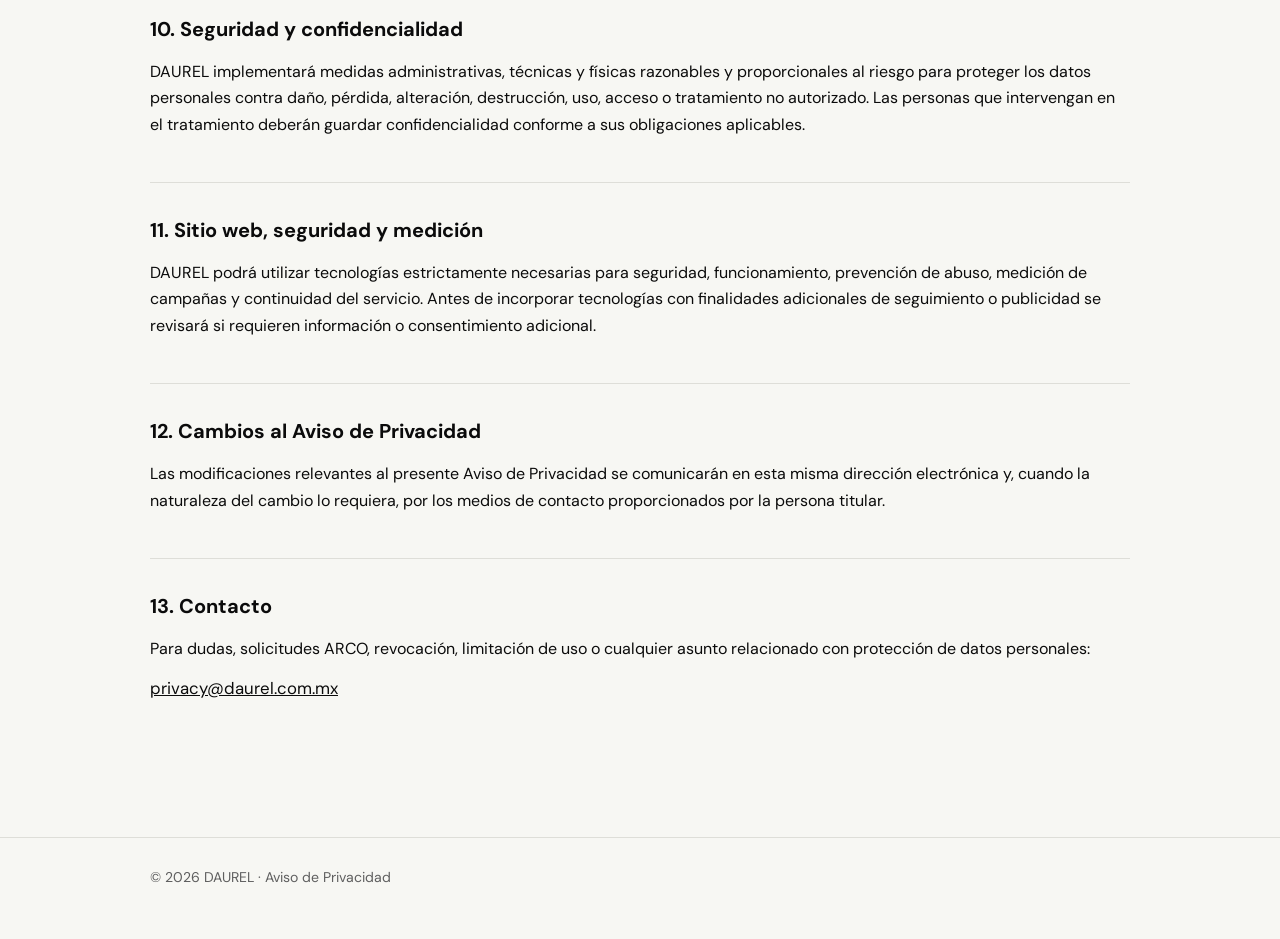
==== commit 4757deab: "Specify ARCO response timelines in privacy notice" ====
--- a/public/privacidad/index.html
+++ b/public/privacidad/index.html
@@ -116,7 +116,7 @@
       <li>El derecho que desea ejercer y una descripción clara de su solicitud.</li>
       <li>Cualquier elemento que facilite la localización de la información.</li>
     </ul>
-    <p>DAUREL atenderá las solicitudes dentro de los plazos establecidos por la legislación aplicable.</p>
+    <p>DAUREL comunicará la determinación adoptada respecto de una solicitud ARCO dentro de un plazo máximo de 20 días hábiles contados desde su recepción. Si la solicitud resulta procedente, se hará efectiva dentro de los 15 días hábiles siguientes a la fecha en que se comunique la respuesta. Estos plazos podrán ampliarse una sola vez por un periodo igual cuando las circunstancias del caso lo justifiquen.</p>
   </section>
 
   <section>
